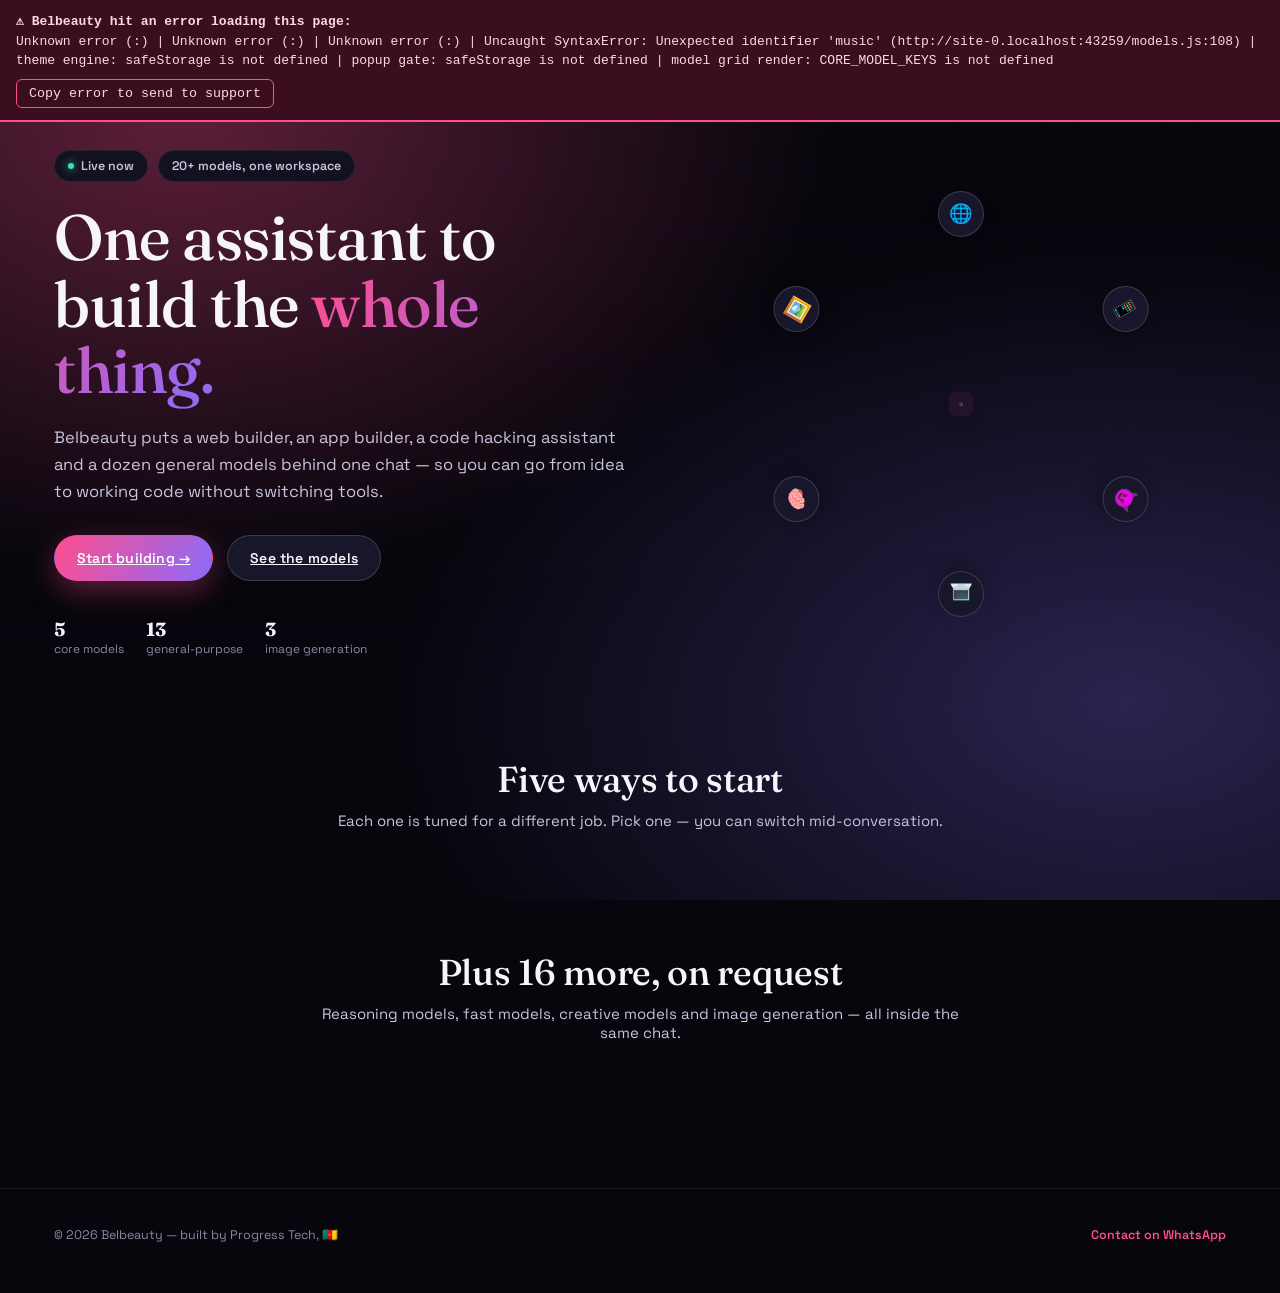
==== index.html @ f31d675a "Add files via upload" ====
<!DOCTYPE html>
<html lang="en">
<head>
<meta charset="UTF-8">
<meta name="viewport" content="width=device-width, initial-scale=1.0">
<title>Belbeauty — AI workspace by Progress Tech</title>
<meta name="description" content="Belbeauty is an AI workspace for building websites, apps, hacking and code — with 20+ models in one place. Built by Progress Tech.">
<meta name="theme-color" content="#07060d">
<link rel="icon" href="https://files.catbox.moe/xmirqx.jpg">
<link rel="stylesheet" href="style.css">
<script>
/* Fail LOUD, never fail silent — see chat.html for the full comment. */
(function(){
  var shown = false;
  function banner(msg){
    if (shown) { var el = document.getElementById('belbeautyFatalMsg'); if (el) el.textContent += ' | ' + msg; return; }
    shown = true;
    var box = document.createElement('div');
    box.id = 'belbeautyFatal';
    box.style.cssText = 'position:fixed;top:0;left:0;right:0;z-index:99999;background:#3a0d1f;color:#ffd7e3;font:13px/1.5 monospace;padding:12px 16px;border-bottom:2px solid #ff4d8d;white-space:pre-wrap;word-break:break-word;';
    box.innerHTML = '<b>⚠ Belbeauty hit an error loading this page:</b><br><span id="belbeautyFatalMsg"></span><br><button id="belbeautyFatalCopy" style="margin-top:8px;padding:6px 12px;border-radius:6px;border:1px solid #ff4d8d;background:transparent;color:#ffd7e3;cursor:pointer">Copy error to send to support</button>';
    document.documentElement.appendChild(box);
    document.getElementById('belbeautyFatalMsg').textContent = msg;
    document.getElementById('belbeautyFatalCopy').onclick = function(){
      var text = document.getElementById('belbeautyFatalMsg').textContent;
      (navigator.clipboard ? navigator.clipboard.writeText(text) : Promise.reject()).catch(function(){
        window.prompt('Copy this error:', text);
      });
    };
  }
  window.addEventListener('error', function(e){
    if (e.target && e.target !== window && (e.target.tagName === 'SCRIPT' || e.target.tagName === 'LINK')) {
      banner('Failed to load ' + (e.target.src || e.target.href) + ' — check it was actually deployed, and that the filename case matches exactly.');
    } else {
      banner((e.message || 'Unknown error') + ' (' + (e.filename || '') + ':' + (e.lineno || '') + ')');
    }
  }, true);
  window.addEventListener('unhandledrejection', function(e){
    banner('Unhandled promise rejection: ' + (e.reason && e.reason.message ? e.reason.message : e.reason));
  });
  window.__belbeautyReportError = banner;
})();
</script>
</head>
<body>
<a class="skip-link" href="#main">Skip to content</a>
<div class="grain" aria-hidden="true"></div>

<!-- NAV -->
<header class="site-nav glass">
  <a class="brand" href="index.html">
    <img class="brand-avatar" src="https://files.catbox.moe/xmirqx.jpg" alt="Belbeauty avatar">
    <span class="brand-text">
      <span class="brand-name">Bel<em>beauty</em></span>
      <span class="brand-owner">PROGRESS TECH</span>
    </span>
  </a>
  <nav class="site-nav__links" aria-label="Primary">
    <a href="#models">Models</a>
    <a href="#extended">All 20+</a>
    <a href="chat.html">Open chat</a>
  </nav>
  <div class="site-nav__actions">
    <button class="icon-btn" id="themeToggle" type="button" aria-label="Toggle theme">🌙</button>
    <a class="btn btn-primary" href="chat.html">Launch chat</a>
  </div>
</header>

<main id="main">
  <!-- HERO -->
  <section class="hero">
    <div class="container hero__grid">
      <div class="hero__content">
        <div class="hero__stat-row">
          <span class="stat-chip"><span class="dot"></span> Live now</span>
          <span class="stat-chip">20+ models, one workspace</span>
        </div>
        <h1 class="hero__title">One assistant to build the <span class="grad">whole thing.</span></h1>
        <p class="hero__sub">Belbeauty puts a web builder, an app builder, a code hacking assistant  and a dozen general models behind one chat — so you can go from idea to working code without switching tools.</p>
        <div class="hero__actions">
          <a class="btn btn-primary" href="chat.html?model=ultimate">Start building →</a>
          <a class="btn btn-secondary" href="#models">See the models</a>
        </div>
        <div class="hero__meta">
          <div><b>5</b>core models</div>
          <div><b>13</b>general-purpose</div>
          <div><b>3</b>image generation</div>
        </div>
      </div>

      <div class="hero__visual" id="heroVisual" aria-hidden="true">
        <div class="hero__stage" id="heroStage">
          <div class="orbit-panel"></div>
          <svg class="orbit-lines" viewBox="0 0 460 460">
            <defs>
              <linearGradient id="lineGrad" x1="0" y1="0" x2="1" y2="1">
                <stop offset="0%" stop-color="#ff4d8d"/>
                <stop offset="100%" stop-color="#8b6cf9"/>
              </linearGradient>
            </defs>
            <line x1="230" y1="230" x2="230" y2="40"/>
            <line x1="230" y1="230" x2="390" y2="140"/>
            <line x1="230" y1="230" x2="390" y2="320"/>
            <line x1="230" y1="230" x2="230" y2="420"/>
            <line x1="230" y1="230" x2="70" y2="320"/>
            <line x1="230" y1="230" x2="70" y2="140"/>
          </svg>
          <div class="orbit-ring">
            <div class="orbit-node" style="--a:0deg"><span class="orbit-node__chip">🌐</span></div>
            <div class="orbit-node" style="--a:60deg"><span class="orbit-node__chip">📱</span></div>
            <div class="orbit-node" style="--a:120deg"><span class="orbit-node__chip">😈</span></div>
          </div>
          <div class="orbit-ring reverse">
            <div class="orbit-node" style="--a:180deg"><span class="orbit-node__chip">💻</span></div>
            <div class="orbit-node" style="--a:240deg"><span class="orbit-node__chip">🧠</span></div>
            <div class="orbit-node" style="--a:300deg"><span class="orbit-node__chip">🖼️</span></div>
          </div>
          <div class="orbit-core"><img src="https://files.catbox.moe/xmirqx.jpg" alt=""></div>
        </div>
      </div>
    </div>
  </section>

  <!-- CORE MODELS -->
  <section class="models" id="models">
    <div class="container">
      <div class="section-head">
        <h2>Five ways to start</h2>
        <p>Each one is tuned for a different job. Pick one — you can switch mid-conversation.</p>
      </div>
      <div class="model-grid" id="modelGrid"></div>
    </div>
  </section>

  <!-- EXTENDED MODELS -->
  <section class="extended" id="extended">
    <div class="container">
      <div class="section-head">
        <h2>Plus 16 more, on request</h2>
        <p>Reasoning models, fast models, creative models and image generation — all inside the same chat.</p>
      </div>
      <div class="extended__scroller" id="extendedScroller"></div>
    </div>
  </section>
</main>

<footer class="site-footer">
  <div class="container site-footer__inner">
    <span>© <span id="year"></span> Belbeauty — built by Progress Tech, 🇨🇲</span>
    <span>
      <a href="https://wa.me/237698830792" target="_blank" rel="noopener">Contact on WhatsApp</a>
    </span>
  </div>
</footer>

<!-- POPUP GATE -->
<div class="popup-overlay" id="popupGate" role="dialog" aria-modal="true" aria-labelledby="popupTitle" aria-hidden="true">
  <div class="popup-panel">
    <img class="empty-state__avatar" src="https://files.catbox.moe/xmirqx.jpg" alt="" style="width:56px;height:56px">
    <h2 id="popupTitle">Unlock Belbeauty</h2>
    <p>Follow both channels once to unlock the full workspace — free, takes 10 seconds.</p>
    <div class="popup-panel__stats">
      <span>20+ models</span><span>·</span><span>Free to use</span>
    </div>
    <div class="popup-panel__actions">
      <a class="popup-btn wa" id="waFollow" href="#" target="_blank" rel="noopener">💬 Open WhatsApp channel</a>
      <a class="popup-btn yt" id="ytFollow" href="#" target="_blank" rel="noopener">▶️ Subscribe on YouTube</a>
    </div>
    <button class="popup-panel__unlock" id="unlockBtn" type="button">Unlock Belbeauty →</button>
    <p class="popup-panel__note">Owned and operated by Progress Tech · <a href="https://wa.me/237698830792" target="_blank" rel="noopener" style="color:var(--rose)">Contact the developer</a></p>
  </div>
</div>

<script src="models.js"></script>
<script src="app.js"></script>
</body>
</html>
---- style.css ----
/* =====================================================================
   BELBEAUTY — DESIGN SYSTEM
   Owner: Progress Tech — Bamenda, Cameroon
   One stylesheet shared by index.html and chat.html.
   ===================================================================== */

@import url('https://fonts.googleapis.com/css2?family=Fraunces:opsz,wght@9..144,400;9..144,500;9..144,600&family=Space+Grotesk:wght@300;400;500;600;700&family=JetBrains+Mono:wght@400;500;600&display=swap');

/* ---------- Design tokens ---------- */
:root{
  --bg:#07060d;
  --bg-elevated:#0c0b16;
  --surface:#121120;
  --surface-2:#17162a;
  --surface-solid:#131225;
  --border:rgba(255,255,255,.08);
  --border-strong:rgba(255,255,255,.16);
  --text:#f6f5fb;
  --text-2:#c7c4dc;
  --muted:#8b87a3;

  --rose:#ff4d8d;
  --rose-strong:#ff2f76;
  --violet:#8b6cf9;
  --violet-strong:#7c4dff;
  --gold:#f0c56b;
  --mint:#34e7b5;
  --amber:#ffb84d;
  --red:#ff5c5c;

  --accent-grad:linear-gradient(120deg,var(--rose),var(--violet));
  --glow-rose:rgba(255,77,141,.35);
  --glow-violet:rgba(139,108,249,.28);

  --shadow-lg:0 30px 80px rgba(0,0,0,.55);
  --shadow-md:0 14px 40px rgba(0,0,0,.4);
  --shadow-sm:0 6px 18px rgba(0,0,0,.3);

  --radius-lg:22px;
  --radius-md:16px;
  --radius-sm:11px;
  --radius-pill:999px;

  --blur-sm:14px;
  --blur-md:26px;
  --blur-lg:44px;

  --ease:cubic-bezier(.19,1,.22,1);
  --ease-spring:cubic-bezier(.34,1.56,.64,1);
  --dur-fast:150ms;
  --dur:280ms;
  --dur-slow:520ms;

  --font-display:'Fraunces',ui-serif,Georgia,serif;
  --font-body:'Space Grotesk',-apple-system,BlinkMacSystemFont,sans-serif;
  --font-mono:'JetBrains Mono',ui-monospace,monospace;

  --bot-image:url('https://files.catbox.moe/xmirqx.jpg');
  color-scheme: dark;
}

[data-theme="light"]{
  --bg:#f5f3fa;
  --bg-elevated:#ffffff;
  --surface:#ffffff;
  --surface-2:#f1eef9;
  --surface-solid:#ffffff;
  --border:rgba(20,15,40,.09);
  --border-strong:rgba(20,15,40,.16);
  --text:#161228;
  --text-2:#4c4665;
  --muted:#847e9e;

  --rose:#e02e73;
  --rose-strong:#c91f61;
  --violet:#6a3fe0;
  --violet-strong:#5c2fe0;

  --glow-rose:rgba(224,46,115,.18);
  --glow-violet:rgba(106,63,224,.15);

  --shadow-lg:0 30px 70px rgba(30,20,50,.14);
  --shadow-md:0 14px 34px rgba(30,20,50,.1);
  --shadow-sm:0 6px 16px rgba(30,20,50,.08);
  color-scheme: light;
}

/* ---------- Reset ---------- */
*,*::before,*::after{box-sizing:border-box}
*{margin:0;padding:0}
html{scroll-behavior:smooth}
html,body{height:100%}
body{
  font-family:var(--font-body);
  background:var(--bg);
  color:var(--text);
  min-height:100vh;
  overflow-x:hidden;
  transition:background var(--dur) var(--ease), color var(--dur) var(--ease);
  -webkit-font-smoothing:antialiased;
}
img{max-width:100%;display:block}
button,input,textarea,select{font-family:inherit;color:inherit}
button{cursor:pointer}
a{color:inherit}
ul{list-style:none}

/* ---------- Cinematic background system ----------
   bot photo -> heavy blur -> dark/luxury treatment -> gradient overlay -> bloom
*/
body::before{
  content:'';
  position:fixed;
  inset:-10%;
  z-index:-2;
  background-image:var(--bot-image);
  background-size:cover;
  background-position:center 20%;
  filter:blur(60px) saturate(70%) brightness(.32);
  opacity:.55;
  transform:scale(1.15);
  pointer-events:none;
}
[data-theme="light"] body::before{
  filter:blur(70px) saturate(55%) brightness(1.35);
  opacity:.22;
}
body::after{
  content:'';
  position:fixed;
  inset:0;
  z-index:-1;
  pointer-events:none;
  background:
    radial-gradient(at 14% 12%, var(--glow-rose) 0%, transparent 42%),
    radial-gradient(at 88% 78%, var(--glow-violet) 0%, transparent 46%),
    linear-gradient(180deg, rgba(7,6,13,.2) 0%, var(--bg) 78%);
}
[data-theme="light"] body::after{
  background:
    radial-gradient(at 14% 12%, var(--glow-rose) 0%, transparent 42%),
    radial-gradient(at 88% 78%, var(--glow-violet) 0%, transparent 46%),
    linear-gradient(180deg, rgba(255,255,255,.35) 0%, var(--bg) 78%);
}

/* Subtle grain so glass surfaces don't look flat/banded */
.grain{
  position:fixed;inset:0;z-index:-1;pointer-events:none;opacity:.035;mix-blend-mode:overlay;
  background-image:url("data:image/svg+xml,%3Csvg xmlns='http://www.w3.org/2000/svg' width='120' height='120'%3E%3Cfilter id='n'%3E%3CfeTurbulence type='fractalNoise' baseFrequency='.9' numOctaves='2' stitchTiles='stitch'/%3E%3C/filter%3E%3Crect width='100%25' height='100%25' filter='url(%23n)'/%3E%3C/svg%3E");
}

/* ---------- Utility ---------- */
.container{max-width:1220px;margin:0 auto;padding:0 24px}
.visually-hidden{position:absolute;width:1px;height:1px;overflow:hidden;clip:rect(0 0 0 0);white-space:nowrap}
.skip-link{
  position:fixed;top:-60px;left:16px;z-index:1000;
  background:var(--rose);color:#fff;padding:10px 16px;border-radius:var(--radius-sm);
  font-weight:600;font-size:13px;transition:top var(--dur-fast) var(--ease);
}
.skip-link:focus{top:16px}

.glass{
  background:linear-gradient(180deg, rgba(255,255,255,.06), rgba(255,255,255,.02));
  -webkit-backdrop-filter:blur(var(--blur-md)) saturate(140%);
  backdrop-filter:blur(var(--blur-md)) saturate(140%);
  border:1px solid var(--border);
}
[data-theme="light"] .glass{
  background:linear-gradient(180deg, rgba(255,255,255,.7), rgba(255,255,255,.5));
}

:focus-visible{outline:2px solid var(--rose);outline-offset:2px;border-radius:4px}

/* Buttons */
.btn{
  display:inline-flex;align-items:center;justify-content:center;gap:8px;
  padding:13px 22px;border-radius:var(--radius-pill);border:1px solid transparent;
  font-weight:600;font-size:14px;letter-spacing:.2px;
  transition:transform var(--dur-fast) var(--ease-spring), box-shadow var(--dur) var(--ease), border-color var(--dur) var(--ease), background var(--dur) var(--ease);
  white-space:nowrap;
}
.btn:active{transform:scale(.97)}
.btn-primary{background:var(--accent-grad);color:#fff;box-shadow:0 10px 30px var(--glow-rose)}
.btn-primary:hover{transform:translateY(-2px);box-shadow:0 16px 40px var(--glow-rose)}
.btn-secondary{background:var(--surface-2);border-color:var(--border-strong);color:var(--text)}
.btn-secondary:hover{border-color:var(--rose);transform:translateY(-2px)}
.btn-ghost{background:transparent;border-color:var(--border);color:var(--text-2)}
.btn-ghost:hover{border-color:var(--border-strong);color:var(--text)}
.btn:disabled{opacity:.5;cursor:not-allowed;transform:none !important}

.icon-btn{
  width:42px;height:42px;border-radius:var(--radius-sm);
  background:var(--surface-2);border:1px solid var(--border);
  display:flex;align-items:center;justify-content:center;font-size:17px;
  transition:transform var(--dur-fast) var(--ease-spring), border-color var(--dur) var(--ease);
}
.icon-btn:hover{border-color:var(--rose);transform:translateY(-2px)}

.badge{font-size:10.5px;font-weight:700;padding:3px 9px;border-radius:var(--radius-pill);letter-spacing:.3px}
.badge-rose{background:rgba(255,77,141,.16);color:var(--rose)}
.badge-mint{background:rgba(52,231,181,.14);color:var(--mint)}

/* =====================================================================
   LANDING — NAV
   ===================================================================== */
.site-nav{
  position:sticky;top:14px;z-index:40;
  display:flex;align-items:center;justify-content:space-between;
  padding:12px 18px;margin:14px auto 0;max-width:1220px;
  border-radius:var(--radius-lg);
}
.brand{display:flex;align-items:center;gap:12px;text-decoration:none}
.brand-avatar{
  width:42px;height:42px;border-radius:50%;object-fit:cover;
  border:1px solid var(--border-strong);box-shadow:0 6px 18px var(--glow-rose);
}
.brand-text{display:flex;flex-direction:column;line-height:1.15}
.brand-name{font-weight:700;font-size:16.5px;letter-spacing:-.2px}
.brand-name em{font-style:normal;background:var(--accent-grad);-webkit-background-clip:text;background-clip:text;-webkit-text-fill-color:transparent}
.brand-owner{font-size:10.5px;color:var(--muted);letter-spacing:1.2px;font-weight:600}
.site-nav__links{display:flex;gap:26px;font-size:14px;color:var(--text-2)}
.site-nav__links a{text-decoration:none;transition:color var(--dur-fast) var(--ease)}
.site-nav__links a:hover{color:var(--text)}
.site-nav__actions{display:flex;gap:10px;align-items:center}

@media (max-width:760px){ .site-nav__links{display:none} }

/* =====================================================================
   HERO
   ===================================================================== */
.hero{padding:64px 0 80px}
.hero__grid{
  display:grid;grid-template-columns:1.05fr .95fr;gap:56px;align-items:center;
}
.hero__stat-row{display:flex;gap:10px;flex-wrap:wrap;margin-bottom:22px}
.stat-chip{
  display:inline-flex;align-items:center;gap:7px;font-size:12.5px;font-weight:600;color:var(--text-2);
  padding:7px 13px;border-radius:var(--radius-pill);border:1px solid var(--border);background:var(--surface);
}
.stat-chip .dot{width:6px;height:6px;border-radius:50%;background:var(--mint);box-shadow:0 0 8px var(--mint)}

.hero__title{
  font-family:var(--font-display);
  font-weight:500;
  font-size:clamp(38px,5.4vw,64px);
  line-height:1.04;
  letter-spacing:-.5px;
  margin-bottom:20px;
}
.hero__title .grad{background:var(--accent-grad);-webkit-background-clip:text;background-clip:text;-webkit-text-fill-color:transparent}

.hero__sub{font-size:16.5px;line-height:1.65;color:var(--text-2);max-width:52ch;margin-bottom:30px}
.hero__actions{display:flex;gap:14px;flex-wrap:wrap;margin-bottom:36px}

.hero__meta{display:flex;gap:22px;flex-wrap:wrap}
.hero__meta div{font-size:12px;color:var(--muted)}
.hero__meta b{display:block;color:var(--text);font-size:19px;font-weight:700;font-family:var(--font-display)}

/* --- Hero visual: glass orb + orbiting model nodes --- */
.hero__visual{
  position:relative;aspect-ratio:1/1;max-width:460px;margin:0 auto;
  perspective:1000px;
  --orbit-r:-190px;
}
.hero__stage{
  position:relative;width:100%;height:100%;
  transform-style:preserve-3d;
  transition:transform var(--dur-slow) var(--ease);
}
.orbit-panel{
  position:absolute;inset:6%;border-radius:50%;
  background:radial-gradient(circle at 30% 24%, rgba(255,255,255,.08), transparent 60%), var(--surface);
  border:1px solid var(--border-strong);
  box-shadow:var(--shadow-lg), inset 0 0 60px rgba(255,255,255,.04);
  -webkit-backdrop-filter:blur(var(--blur-sm));backdrop-filter:blur(var(--blur-sm));
}
.orbit-core{
  position:absolute;top:50%;left:50%;transform:translate(-50%,-50%);
  width:38%;height:38%;border-radius:50%;overflow:hidden;
  border:2px solid rgba(255,255,255,.18);
  box-shadow:0 0 0 10px rgba(255,77,141,.08), 0 20px 50px rgba(0,0,0,.5);
}
.orbit-core img{width:100%;height:100%;object-fit:cover}

.orbit-ring{
  position:absolute;inset:0;
  animation:spin 26s linear infinite;
}
.orbit-ring.reverse{animation-direction:reverse;animation-duration:34s}
.orbit-node{
  position:absolute;top:50%;left:50%;width:0;height:0;
  transform:rotate(var(--a)) translateY(var(--orbit-r));
}
.orbit-node__chip{
  position:absolute;transform:translate(-50%,-50%);
  display:flex;align-items:center;justify-content:center;
  width:46px;height:46px;border-radius:50%;font-size:19px;
  background:var(--surface-2);border:1px solid var(--border-strong);
  box-shadow:var(--shadow-sm);
  animation:spin-counter 26s linear infinite;
}
.orbit-ring.reverse .orbit-node__chip{animation-duration:34s}

@keyframes spin{ to{ transform:rotate(360deg);} }
@keyframes spin-counter{ to{ transform:translate(-50%,-50%) rotate(-360deg);} }

.orbit-lines{position:absolute;inset:0;opacity:.45}
.orbit-lines line{stroke:url(#lineGrad);stroke-width:1;stroke-dasharray:3 5}

@media (max-width:980px){
  .hero__grid{grid-template-columns:1fr;text-align:center}
  .hero__sub{margin-inline:auto}
  .hero__actions,.hero__stat-row{justify-content:center}
  .hero__meta{justify-content:center}
  .hero__visual{margin-top:10px;max-width:340px;--orbit-r:-138px}
}
@media (max-width:420px){
  .hero__visual{--orbit-r:-112px}
}

/* =====================================================================
   SECTION HEADS
   ===================================================================== */
.section-head{max-width:640px;margin:0 auto 40px;text-align:center}
.section-head h2{font-family:var(--font-display);font-weight:500;font-size:clamp(26px,3.4vw,36px);letter-spacing:-.3px;margin-bottom:10px}
.section-head p{color:var(--text-2);font-size:15px}

/* =====================================================================
   MODEL GRID (landing)
   ===================================================================== */
.models{padding:20px 0 70px}
.model-grid{
  display:grid;grid-template-columns:repeat(auto-fit,minmax(230px,1fr));gap:16px;
}
.model-card{
  position:relative;padding:24px;border-radius:var(--radius-md);
  background:var(--surface);border:1px solid var(--border);
  transition:transform var(--dur) var(--ease), border-color var(--dur) var(--ease), box-shadow var(--dur) var(--ease);
  transform-style:preserve-3d;
  opacity:0;transform:translateY(18px);
}
.model-card.in-view{opacity:1;transform:translateY(0)}
.model-card:hover{border-color:var(--border-strong);box-shadow:var(--shadow-md)}
.model-card:focus-visible{border-color:var(--rose)}
.model-card--featured{
  background:linear-gradient(160deg, rgba(255,77,141,.12), rgba(139,108,249,.08));
  border-color:rgba(255,77,141,.35);
}
.model-card__icon{font-size:26px;margin-bottom:14px;display:inline-block}
.model-card__title{font-weight:700;font-size:16px;margin-bottom:6px;letter-spacing:-.1px}
.model-card__desc{font-size:13px;color:var(--text-2);line-height:1.55;margin-bottom:18px;min-height:40px}
.model-card__foot{display:flex;justify-content:space-between;align-items:center}
.model-card__arrow{font-size:15px;color:var(--muted);transition:transform var(--dur) var(--ease)}
.model-card:hover .model-card__arrow{transform:translateX(4px);color:var(--rose)}

/* =====================================================================
   EXTENDED MODELS STRIP
   ===================================================================== */
.extended{padding:10px 0 76px}
.extended__scroller{
  display:flex;gap:10px;overflow-x:auto;padding:6px 4px 14px;scrollbar-width:thin;
}
.chip{
  flex:0 0 auto;display:flex;align-items:center;gap:8px;
  padding:10px 16px;border-radius:var(--radius-pill);
  background:var(--surface);border:1px solid var(--border);font-size:13px;font-weight:600;
  transition:border-color var(--dur-fast) var(--ease), transform var(--dur-fast) var(--ease);
  text-decoration:none;
}
.chip:hover{border-color:var(--rose);transform:translateY(-2px)}

/* =====================================================================
   FOOTER
   ===================================================================== */
.site-footer{padding:38px 0 50px;border-top:1px solid var(--border);margin-top:10px}
.site-footer__inner{display:flex;justify-content:space-between;flex-wrap:wrap;gap:14px;font-size:12.5px;color:var(--muted)}
.site-footer__inner a{color:var(--rose);text-decoration:none;font-weight:600}

/* =====================================================================
   POPUP GATE
   ===================================================================== */
.popup-overlay{
  position:fixed;inset:0;z-index:200;display:none;align-items:center;justify-content:center;
  padding:20px;background:rgba(4,3,8,.66);-webkit-backdrop-filter:blur(6px);backdrop-filter:blur(6px);
  opacity:0;transition:opacity var(--dur-slow) var(--ease);
}
.popup-overlay.show{display:flex;opacity:1}
.popup-overlay.hide{opacity:0}
.popup-panel{
  width:100%;max-width:420px;border-radius:var(--radius-lg);padding:32px 28px;
  background:linear-gradient(180deg, rgba(255,255,255,.08), rgba(255,255,255,.03)), var(--surface);
  -webkit-backdrop-filter:blur(var(--blur-lg)) saturate(160%);backdrop-filter:blur(var(--blur-lg)) saturate(160%);
  border:1px solid var(--border-strong);box-shadow:var(--shadow-lg);
  transform:translateY(14px) scale(.97);transition:transform var(--dur-slow) var(--ease-spring);
  text-align:center;
}
.popup-overlay.show .popup-panel{transform:translateY(0) scale(1)}
.popup-panel h2{font-family:var(--font-display);font-size:24px;font-weight:500;margin:14px 0 8px}
.popup-panel p{font-size:13.5px;color:var(--text-2);line-height:1.6;margin-bottom:16px}
.popup-panel__stats{display:flex;justify-content:center;gap:16px;font-size:12px;color:var(--muted);margin-bottom:22px}
.popup-panel__actions{display:flex;flex-direction:column;gap:10px;margin-bottom:16px}
.popup-btn{
  display:flex;align-items:center;justify-content:center;gap:10px;padding:13px;border-radius:var(--radius-sm);
  font-weight:600;font-size:13.5px;text-decoration:none;border:1px solid var(--border-strong);
  background:var(--surface-2);transition:transform var(--dur-fast) var(--ease-spring), background var(--dur) var(--ease);
}
.popup-btn:hover{transform:translateY(-2px)}
.popup-btn.wa{background:rgba(37,211,102,.12);border-color:rgba(37,211,102,.4);color:#25d366}
.popup-btn.yt{background:rgba(255,0,0,.1);border-color:rgba(255,0,0,.35);color:#ff5c5c}
.popup-panel__unlock{width:100%;padding:14px;border-radius:var(--radius-sm);border:none;background:var(--surface-2);color:var(--text);font-weight:700;font-size:14px;transition:all var(--dur) var(--ease)}
.popup-panel__note{font-size:11px;color:var(--muted);margin-top:14px;line-height:1.5}
@keyframes shake{0%,100%{transform:translateX(0)}25%{transform:translateX(-6px)}75%{transform:translateX(6px)}}

/* =====================================================================
   CHAT SHELL
   ===================================================================== */
.chat-shell{display:flex;height:100vh;height:100dvh;overflow:hidden;background:var(--bg)}

.chat-sidebar{
  width:296px;flex-shrink:0;display:flex;flex-direction:column;padding:20px;gap:18px;
  background:var(--surface-solid);border-right:1px solid var(--border);
  -webkit-backdrop-filter:blur(var(--blur-md));backdrop-filter:blur(var(--blur-md));
  z-index:30;
}
.chat-sidebar__brand{display:flex;align-items:center;gap:10px}
.chat-sidebar__brand img{width:36px;height:36px;border-radius:50%;object-fit:cover;border:1px solid var(--border-strong)}
.chat-sidebar__brand-text{line-height:1.15}
.chat-sidebar__brand-name{font-weight:700;font-size:15px}
.chat-sidebar__brand-owner{font-size:10px;color:var(--muted);letter-spacing:1px;font-weight:600}

.sidebar-newchat{
  display:flex;align-items:center;justify-content:center;gap:8px;width:100%;
  padding:11px;border-radius:var(--radius-sm);border:1px solid var(--border-strong);
  background:var(--surface-2);font-weight:600;font-size:13.5px;transition:border-color var(--dur) var(--ease);
}
.sidebar-newchat:hover{border-color:var(--rose)}

.sidebar-label{font-size:10.5px;color:var(--muted);letter-spacing:1px;font-weight:700;text-transform:uppercase;margin:4px 2px}
.sidebar-models{display:flex;flex-direction:column;gap:6px}

.model-item{
  display:flex;align-items:center;gap:10px;padding:10px 12px;border-radius:var(--radius-sm);
  border:1px solid transparent;background:transparent;text-align:left;width:100%;
  transition:background var(--dur-fast) var(--ease), border-color var(--dur-fast) var(--ease);
}
.model-item:hover{background:var(--surface-2)}
.model-item.active{background:linear-gradient(90deg, rgba(255,77,141,.14), rgba(139,108,249,.08));border-color:rgba(255,77,141,.3)}
.model-item__icon{font-size:16px;width:22px;text-align:center}
.model-item__body{flex:1;min-width:0}
.model-item__name{font-size:13px;font-weight:600;white-space:nowrap;overflow:hidden;text-overflow:ellipsis}
.model-item__desc{font-size:10.5px;color:var(--muted);white-space:nowrap;overflow:hidden;text-overflow:ellipsis}

.sidebar-explore{
  display:flex;align-items:center;justify-content:space-between;width:100%;padding:11px 13px;
  border-radius:var(--radius-sm);border:1px dashed var(--border-strong);background:transparent;
  font-size:13px;font-weight:600;color:var(--text-2);transition:border-color var(--dur) var(--ease), color var(--dur) var(--ease);
}
.sidebar-explore:hover{border-color:var(--rose);color:var(--text)}

.sidebar-bottom{margin-top:auto;display:flex;flex-direction:column;gap:8px}
.sidebar-link{display:flex;align-items:center;gap:10px;padding:9px 12px;border-radius:var(--radius-sm);font-size:12.5px;color:var(--text-2);transition:background var(--dur-fast) var(--ease)}
.sidebar-link:hover{background:var(--surface-2);color:var(--text)}
.sidebar-session{font-size:10.5px;color:var(--muted);padding:0 2px}

/* Main column */
.chat-main{flex:1;display:flex;flex-direction:column;min-width:0;position:relative}

.chat-topbar{
  display:flex;align-items:center;justify-content:space-between;gap:14px;
  padding:14px 22px;border-bottom:1px solid var(--border);
  background:rgba(18,17,32,.55);-webkit-backdrop-filter:blur(var(--blur-md));backdrop-filter:blur(var(--blur-md));
  position:sticky;top:0;z-index:10;
}
[data-theme="light"] .chat-topbar{background:rgba(255,255,255,.72)}
.chat-topbar__left{display:flex;align-items:center;gap:12px;min-width:0}
.chat-topbar__avatar{
  width:40px;height:40px;border-radius:12px;display:flex;align-items:center;justify-content:center;font-size:19px;
  background:var(--accent-grad);box-shadow:0 6px 16px var(--glow-rose);flex-shrink:0;
}
.chat-topbar__text{min-width:0}
.chat-topbar__name{font-weight:700;font-size:14.5px;white-space:nowrap;overflow:hidden;text-overflow:ellipsis}
.chat-topbar__status{font-size:11px;color:var(--muted);display:flex;align-items:center;gap:6px}
.status-dot{width:7px;height:7px;border-radius:50%;background:var(--mint);box-shadow:0 0 8px var(--mint);animation:pulse-dot 1.8s infinite}
@keyframes pulse-dot{0%,100%{opacity:1}50%{opacity:.35}}
.chat-topbar__actions{display:flex;gap:8px;flex-shrink:0}
.mobile-menu-btn{display:none}

/* Message list */
.chat-scroll{flex:1;overflow-y:auto;padding:26px 0 10px;scroll-behavior:smooth}
.chat-scroll__inner{max-width:760px;margin:0 auto;padding:0 22px;display:flex;flex-direction:column;gap:22px}

.msg{display:flex;gap:12px;align-items:flex-start}
.msg--user{flex-direction:row-reverse}
.msg__avatar{
  width:32px;height:32px;border-radius:9px;flex-shrink:0;display:flex;align-items:center;justify-content:center;font-size:15px;
  background:var(--surface-2);border:1px solid var(--border);
}
.msg--bot .msg__avatar{background:var(--accent-grad);color:#fff;border:none}
.msg__bubble{
  max-width:78%;padding:13px 16px;border-radius:16px;font-size:14.5px;line-height:1.65;
  background:var(--surface);border:1px solid var(--border);
}
.msg--user .msg__bubble{background:linear-gradient(135deg, rgba(255,77,141,.16), rgba(139,108,249,.12));border-color:rgba(255,77,141,.25)}
.msg--system .msg__bubble{background:transparent;border:1px dashed var(--border);color:var(--muted);font-size:12px;text-align:center}
.msg--system{justify-content:center}
.msg--error .msg__bubble{border-color:rgba(255,92,92,.4);background:rgba(255,92,92,.08)}

.msg__bubble code{font-family:var(--font-mono);font-size:12.8px;background:var(--surface-2);padding:2px 6px;border-radius:6px}
.msg__bubble img{border-radius:12px;margin:10px 0;border:1px solid var(--border)}

.code-block{margin:12px 0;border-radius:var(--radius-sm);overflow:hidden;border:1px solid var(--border-strong);background:var(--bg-elevated)}
.code-header{display:flex;justify-content:space-between;align-items:center;padding:9px 13px;background:var(--surface-2);font-size:11px;font-family:var(--font-mono);color:var(--text-2)}
.code-header .code-actions{display:flex;gap:8px}
.code-btn{
  display:flex;align-items:center;gap:5px;padding:5px 10px;border-radius:var(--radius-pill);
  background:var(--surface);border:1px solid var(--border);font-size:11px;font-weight:600;
  transition:border-color var(--dur-fast) var(--ease), background var(--dur-fast) var(--ease);
}
.code-btn:hover{border-color:var(--rose)}
.code-block pre{margin:0;overflow-x:auto;padding:14px 16px}
.code-block code{font-family:var(--font-mono);font-size:13px;line-height:1.6;background:none;padding:0;white-space:pre}
.live-preview{border-top:1px solid var(--border-strong)}
.live-preview-header{display:flex;justify-content:space-between;align-items:center;padding:8px 13px;font-size:11px;background:var(--surface-2);font-family:var(--font-mono)}
.live-preview iframe{width:100%;height:340px;border:none;background:#fff}

/* Typing / loading pulse */
.typing-row{display:flex;gap:12px;align-items:center;padding:0 22px 4px;max-width:760px;margin:0 auto}
.typing-row[hidden]{display:none}
.typing-avatar{
  width:32px;height:32px;border-radius:9px;background:var(--accent-grad);position:relative;flex-shrink:0;
  box-shadow:0 0 0 0 var(--glow-rose);animation:pulse-ring 1.6s infinite;
}
@keyframes pulse-ring{0%{box-shadow:0 0 0 0 var(--glow-rose)}70%{box-shadow:0 0 0 12px transparent}100%{box-shadow:0 0 0 0 transparent}}
.typing-text{font-size:12px;color:var(--muted)}

/* Empty state */
.empty-state{flex:1;display:flex;align-items:center;justify-content:center;padding:20px}
.empty-state__panel{max-width:520px;width:100%;padding:36px 30px;border-radius:var(--radius-lg);text-align:center}
.empty-state__avatar{width:64px;height:64px;border-radius:50%;object-fit:cover;margin:0 auto 18px;border:1px solid var(--border-strong);box-shadow:0 10px 30px var(--glow-rose)}
.empty-state__panel h2{font-family:var(--font-display);font-size:22px;font-weight:500;margin-bottom:8px}
.empty-state__panel p{font-size:13.5px;color:var(--text-2);margin-bottom:22px;line-height:1.6}
.empty-state__prompts{display:flex;flex-direction:column;gap:8px}
.prompt-suggestion{
  padding:12px 14px;border-radius:var(--radius-sm);border:1px solid var(--border);background:var(--surface-2);
  font-size:13px;text-align:left;transition:border-color var(--dur-fast) var(--ease), transform var(--dur-fast) var(--ease);
}
.prompt-suggestion:hover{border-color:var(--rose);transform:translateX(3px)}

/* Composer */
.composer{padding:16px 22px 20px;border-top:1px solid var(--border);background:rgba(18,17,32,.5);-webkit-backdrop-filter:blur(var(--blur-md));backdrop-filter:blur(var(--blur-md))}
[data-theme="light"] .composer{background:rgba(255,255,255,.7)}
.composer__inner{
  max-width:760px;margin:0 auto;display:flex;align-items:flex-end;gap:10px;
  padding:9px 9px 9px 18px;border-radius:24px;border:1px solid var(--border-strong);background:var(--surface);
  transition:border-color var(--dur) var(--ease), box-shadow var(--dur) var(--ease);
}
.composer__inner:focus-within{border-color:var(--rose);box-shadow:0 0 0 4px var(--glow-rose)}
.composer textarea{
  flex:1;resize:none;border:none;background:transparent;outline:none;color:var(--text);
  font-family:var(--font-body);font-size:14.5px;line-height:1.5;max-height:160px;padding:9px 0;
}
.composer textarea::placeholder{color:var(--muted)}
.composer__attach{
  width:38px;height:38px;border-radius:50%;flex-shrink:0;border:1px solid var(--border);
  background:var(--surface-2);color:var(--text-2);font-size:16px;
  display:flex;align-items:center;justify-content:center;
  transition:border-color var(--dur-fast) var(--ease), transform var(--dur-fast) var(--ease-spring), color var(--dur-fast) var(--ease);
}
.composer__attach:hover{border-color:var(--rose);color:var(--rose);transform:translateY(-1px)}
.composer__attach.has-file{border-color:var(--rose);color:var(--rose);background:rgba(255,77,141,.12)}

.composer__attachment{max-width:760px;margin:0 auto 10px;display:flex;align-items:center;gap:10px}
.composer__attachment[hidden]{display:none}
.attachment-chip{
  display:flex;align-items:center;gap:10px;padding:7px 10px 7px 7px;border-radius:var(--radius-pill);
  background:var(--surface-2);border:1px solid var(--border-strong);font-size:12.5px;
}
.attachment-chip img{width:34px;height:34px;border-radius:9px;object-fit:cover}
.attachment-chip button{
  width:22px;height:22px;border-radius:50%;background:var(--surface);border:1px solid var(--border);
  display:flex;align-items:center;justify-content:center;font-size:12px;color:var(--text-2);
}
.attachment-chip button:hover{color:var(--red);border-color:var(--red)}

/* Media (image / audio) results inside a bot bubble */
.media-result{display:flex;flex-direction:column;gap:10px}
.media-result img{max-width:100%;border-radius:12px;border:1px solid var(--border)}
.media-result audio{width:100%;max-width:340px;height:42px}
.media-actions{display:flex;gap:8px}

.composer__send{
  width:42px;height:42px;border-radius:50%;border:none;flex-shrink:0;
  background:var(--accent-grad);color:#fff;font-size:17px;display:flex;align-items:center;justify-content:center;
  box-shadow:0 8px 22px var(--glow-rose);transition:transform var(--dur-fast) var(--ease-spring), opacity var(--dur) var(--ease);
}
.composer__send:hover:not(:disabled){transform:scale(1.07) rotate(6deg)}
.composer__send:disabled{opacity:.45;cursor:not-allowed}
.composer__hint{max-width:760px;margin:8px auto 0;font-size:10.5px;color:var(--muted);text-align:center}

/* =====================================================================
   MODALS (model explorer + settings)
   ===================================================================== */
.modal-overlay{
  position:fixed;inset:0;z-index:150;display:none;align-items:flex-start;justify-content:center;
  padding:8vh 18px 18px;background:rgba(4,3,8,.62);-webkit-backdrop-filter:blur(8px);backdrop-filter:blur(8px);
  opacity:0;transition:opacity var(--dur) var(--ease);
}
.modal-overlay.show{display:flex;opacity:1}
.modal{
  width:100%;max-width:640px;max-height:78vh;display:flex;flex-direction:column;
  border-radius:var(--radius-lg);border:1px solid var(--border-strong);background:var(--surface-solid);
  box-shadow:var(--shadow-lg);transform:translateY(16px) scale(.98);transition:transform var(--dur-slow) var(--ease-spring);
  overflow:hidden;
}
.modal-overlay.show .modal{transform:translateY(0) scale(1)}
.modal__head{display:flex;align-items:center;justify-content:space-between;padding:18px 22px;border-bottom:1px solid var(--border)}
.modal__head h3{font-family:var(--font-display);font-size:18px;font-weight:500}
.modal__body{overflow-y:auto;padding:18px 22px 26px}

.model-group{margin-bottom:20px}
.model-group__label{display:flex;align-items:center;gap:8px;font-size:11px;font-weight:700;letter-spacing:.6px;color:var(--muted);text-transform:uppercase;margin-bottom:10px}
.model-group__grid{display:grid;grid-template-columns:repeat(auto-fill,minmax(220px,1fr));gap:8px}
.model-option{
  display:flex;align-items:center;gap:10px;padding:10px 12px;border-radius:var(--radius-sm);
  border:1px solid var(--border);background:var(--surface);text-align:left;
  transition:border-color var(--dur-fast) var(--ease), transform var(--dur-fast) var(--ease);
}
.model-option:hover{border-color:var(--rose);transform:translateY(-2px)}
.model-option.active{border-color:var(--rose);background:linear-gradient(90deg, rgba(255,77,141,.14), rgba(139,108,249,.08))}
.model-option__icon{font-size:16px}
.model-option__name{font-size:12.5px;font-weight:600}
.model-option__desc{font-size:10px;color:var(--muted)}

.settings-row{display:flex;align-items:center;justify-content:space-between;padding:13px 0;border-bottom:1px solid var(--border)}
.settings-row:last-child{border-bottom:none}
.settings-row__label{font-size:13.5px;font-weight:600}
.settings-row__sub{font-size:11.5px;color:var(--muted);margin-top:2px}
.theme-switch{display:flex;gap:6px;background:var(--surface-2);padding:4px;border-radius:var(--radius-pill)}
.theme-switch button{padding:7px 13px;border-radius:var(--radius-pill);font-size:12px;font-weight:600;background:transparent;color:var(--text-2)}
.theme-switch button.active{background:var(--accent-grad);color:#fff}

/* =====================================================================
   MOBILE
   ===================================================================== */
@media (max-width:900px){
  .chat-sidebar{
    position:fixed;left:0;top:0;bottom:0;width:280px;transform:translateX(-100%);
    transition:transform var(--dur-slow) var(--ease-spring);box-shadow:var(--shadow-lg);
  }
  .chat-sidebar.open{transform:translateX(0)}
  .mobile-menu-btn{display:flex}
  .chat-scroll__inner{padding:0 16px}
  .composer,.chat-topbar{padding-left:16px;padding-right:16px}
  .modal{max-height:86vh}
}
.sidebar-scrim{position:fixed;inset:0;background:rgba(0,0,0,.5);z-index:25;display:none}
.sidebar-scrim.show{display:block}

@media (max-width:600px){
  .container{padding:0 16px}
  .site-nav{margin:8px auto 0;padding:10px 14px}
  .hero{padding:36px 0 50px}
  .msg__bubble{max-width:86%}
}

/* ---------- Reduced motion ---------- */
@media (prefers-reduced-motion: reduce){
  *,*::before,*::after{animation-duration:.001ms !important;animation-iteration-count:1 !important;transition-duration:.001ms !important;scroll-behavior:auto !important}
  .orbit-ring,.orbit-node__chip{animation:none !important}
  .hero__stage{transform:none !important}
}
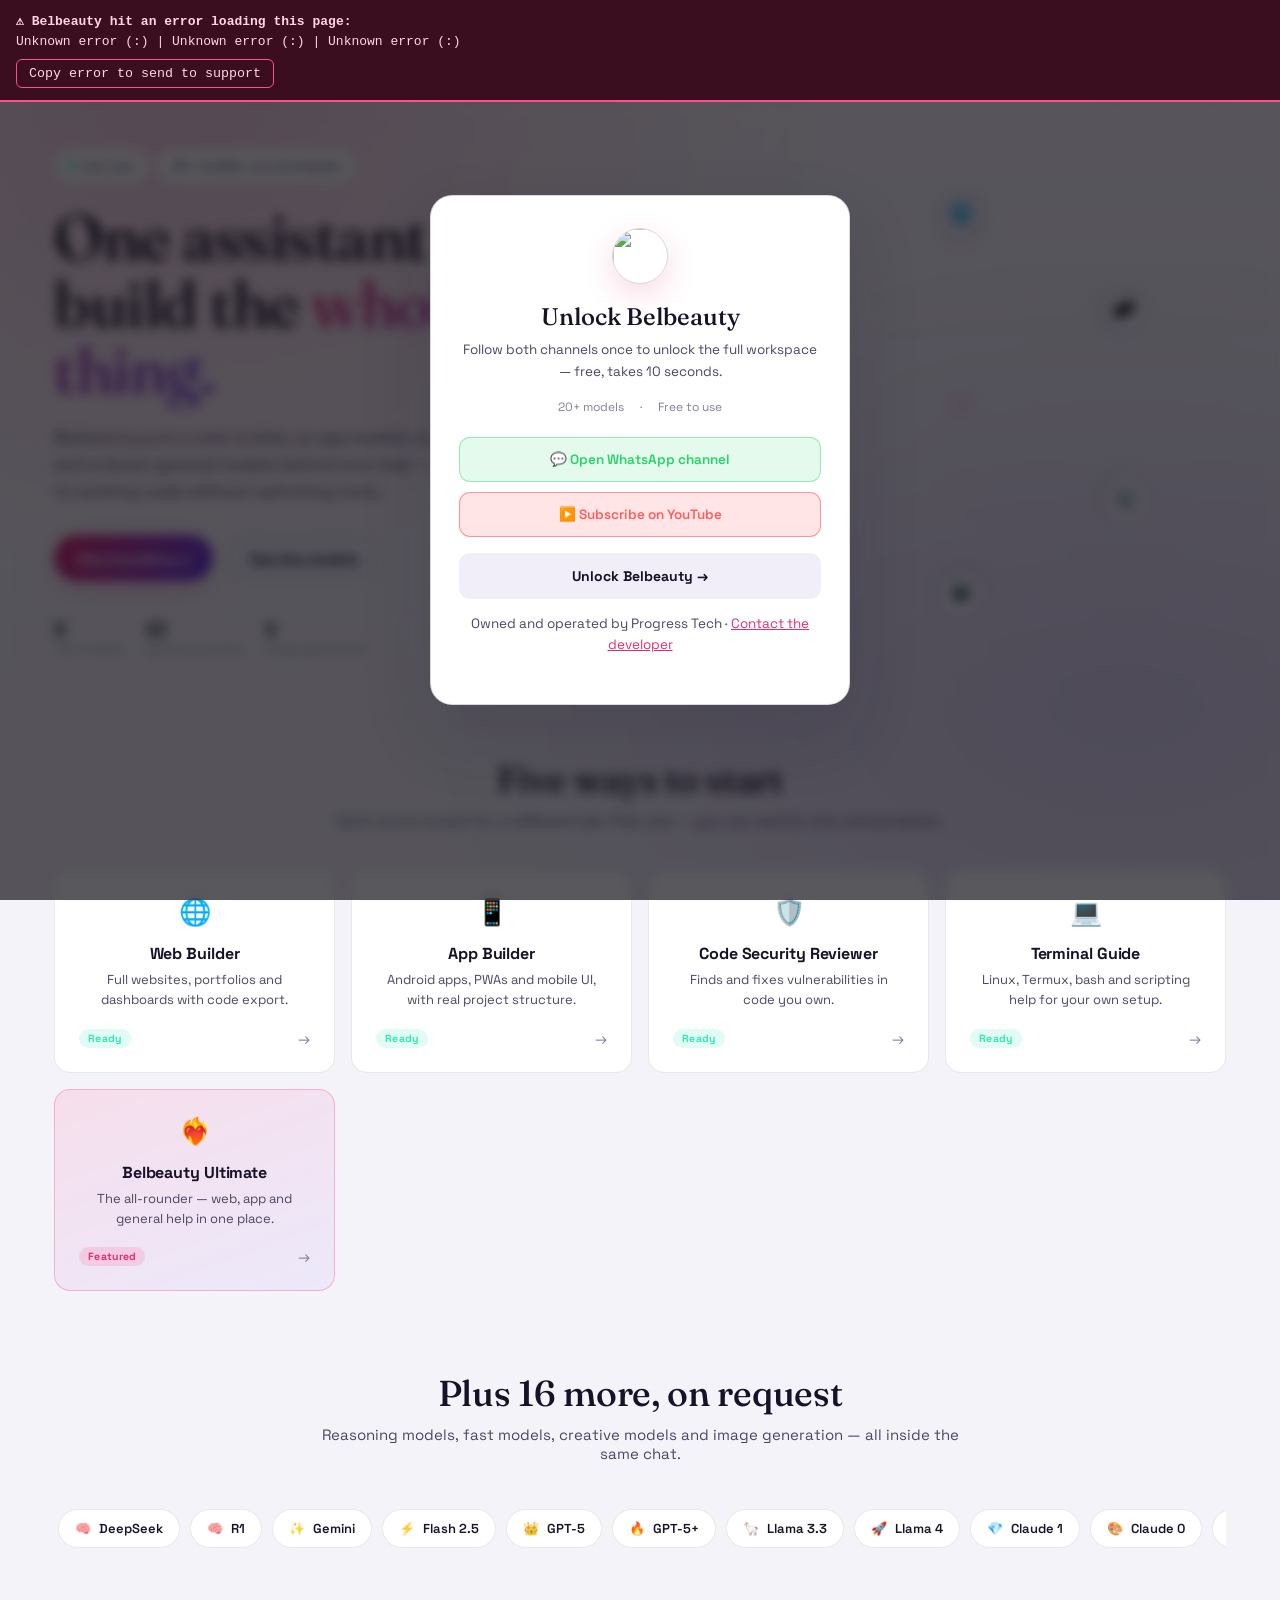
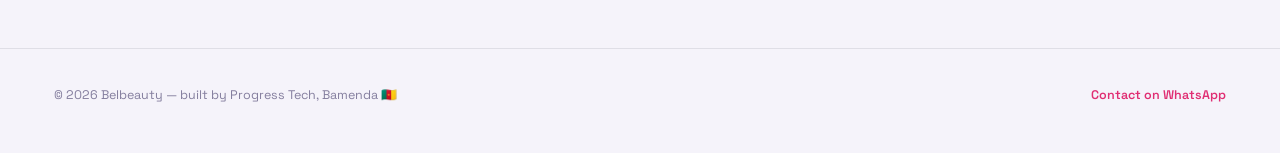
==== commit f34f41ad: "Add files via upload" ====
--- a/index.html
+++ b/index.html
@@ -4,10 +4,10 @@
 <meta charset="UTF-8">
 <meta name="viewport" content="width=device-width, initial-scale=1.0">
 <title>Belbeauty — AI workspace by Progress Tech</title>
-<meta name="description" content="Belbeauty is an AI workspace for building websites, apps, hacking and code — with 20+ models in one place. Built by Progress Tech.">
+<meta name="description" content="Belbeauty is an AI workspace for building websites, apps and code — with 20+ models in one place. Built by Progress Tech.">
 <meta name="theme-color" content="#07060d">
 <link rel="icon" href="https://files.catbox.moe/xmirqx.jpg">
-<link rel="stylesheet" href="style.css">
+<link rel="stylesheet" href="style.css?v=5">
 <script>
 /* Fail LOUD, never fail silent — see chat.html for the full comment. */
 (function(){
@@ -76,7 +76,7 @@
           <span class="stat-chip">20+ models, one workspace</span>
         </div>
         <h1 class="hero__title">One assistant to build the <span class="grad">whole thing.</span></h1>
-        <p class="hero__sub">Belbeauty puts a web builder, an app builder, a code hacking assistant  and a dozen general models behind one chat — so you can go from idea to working code without switching tools.</p>
+        <p class="hero__sub">Belbeauty puts a web builder, an app builder, a code security reviewer and a dozen general models behind one chat — so you can go from idea to working code without switching tools.</p>
         <div class="hero__actions">
           <a class="btn btn-primary" href="chat.html?model=ultimate">Start building →</a>
           <a class="btn btn-secondary" href="#models">See the models</a>
@@ -108,7 +108,7 @@
           <div class="orbit-ring">
             <div class="orbit-node" style="--a:0deg"><span class="orbit-node__chip">🌐</span></div>
             <div class="orbit-node" style="--a:60deg"><span class="orbit-node__chip">📱</span></div>
-            <div class="orbit-node" style="--a:120deg"><span class="orbit-node__chip">😈</span></div>
+            <div class="orbit-node" style="--a:120deg"><span class="orbit-node__chip">🛡️</span></div>
           </div>
           <div class="orbit-ring reverse">
             <div class="orbit-node" style="--a:180deg"><span class="orbit-node__chip">💻</span></div>
@@ -146,7 +146,7 @@
 
 <footer class="site-footer">
   <div class="container site-footer__inner">
-    <span>© <span id="year"></span> Belbeauty — built by Progress Tech, 🇨🇲</span>
+    <span>© <span id="year"></span> Belbeauty — built by Progress Tech, Bamenda 🇨🇲</span>
     <span>
       <a href="https://wa.me/237698830792" target="_blank" rel="noopener">Contact on WhatsApp</a>
     </span>
@@ -171,7 +171,7 @@
   </div>
 </div>
 
-<script src="models.js"></script>
-<script src="app.js"></script>
+<script src="models.js?v=5"></script>
+<script src="app.js?v=5"></script>
 </body>
 </html>
